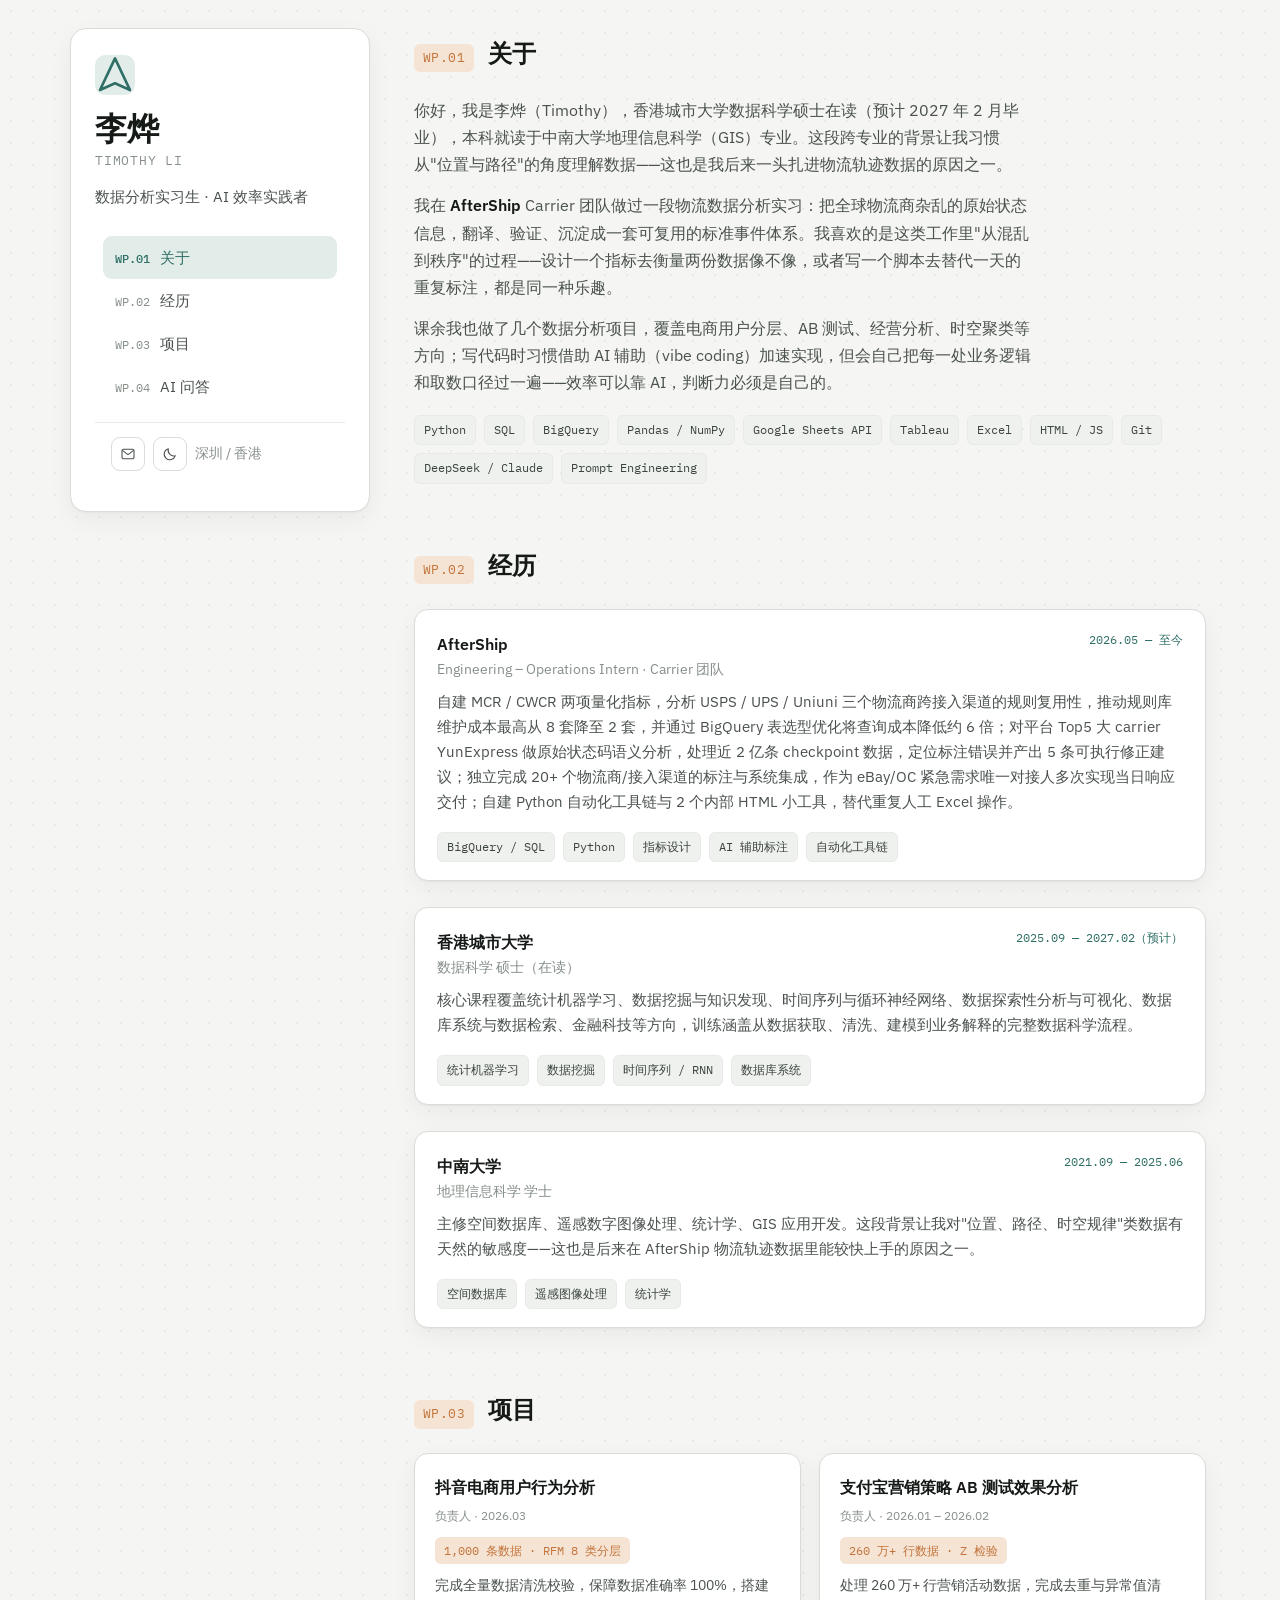
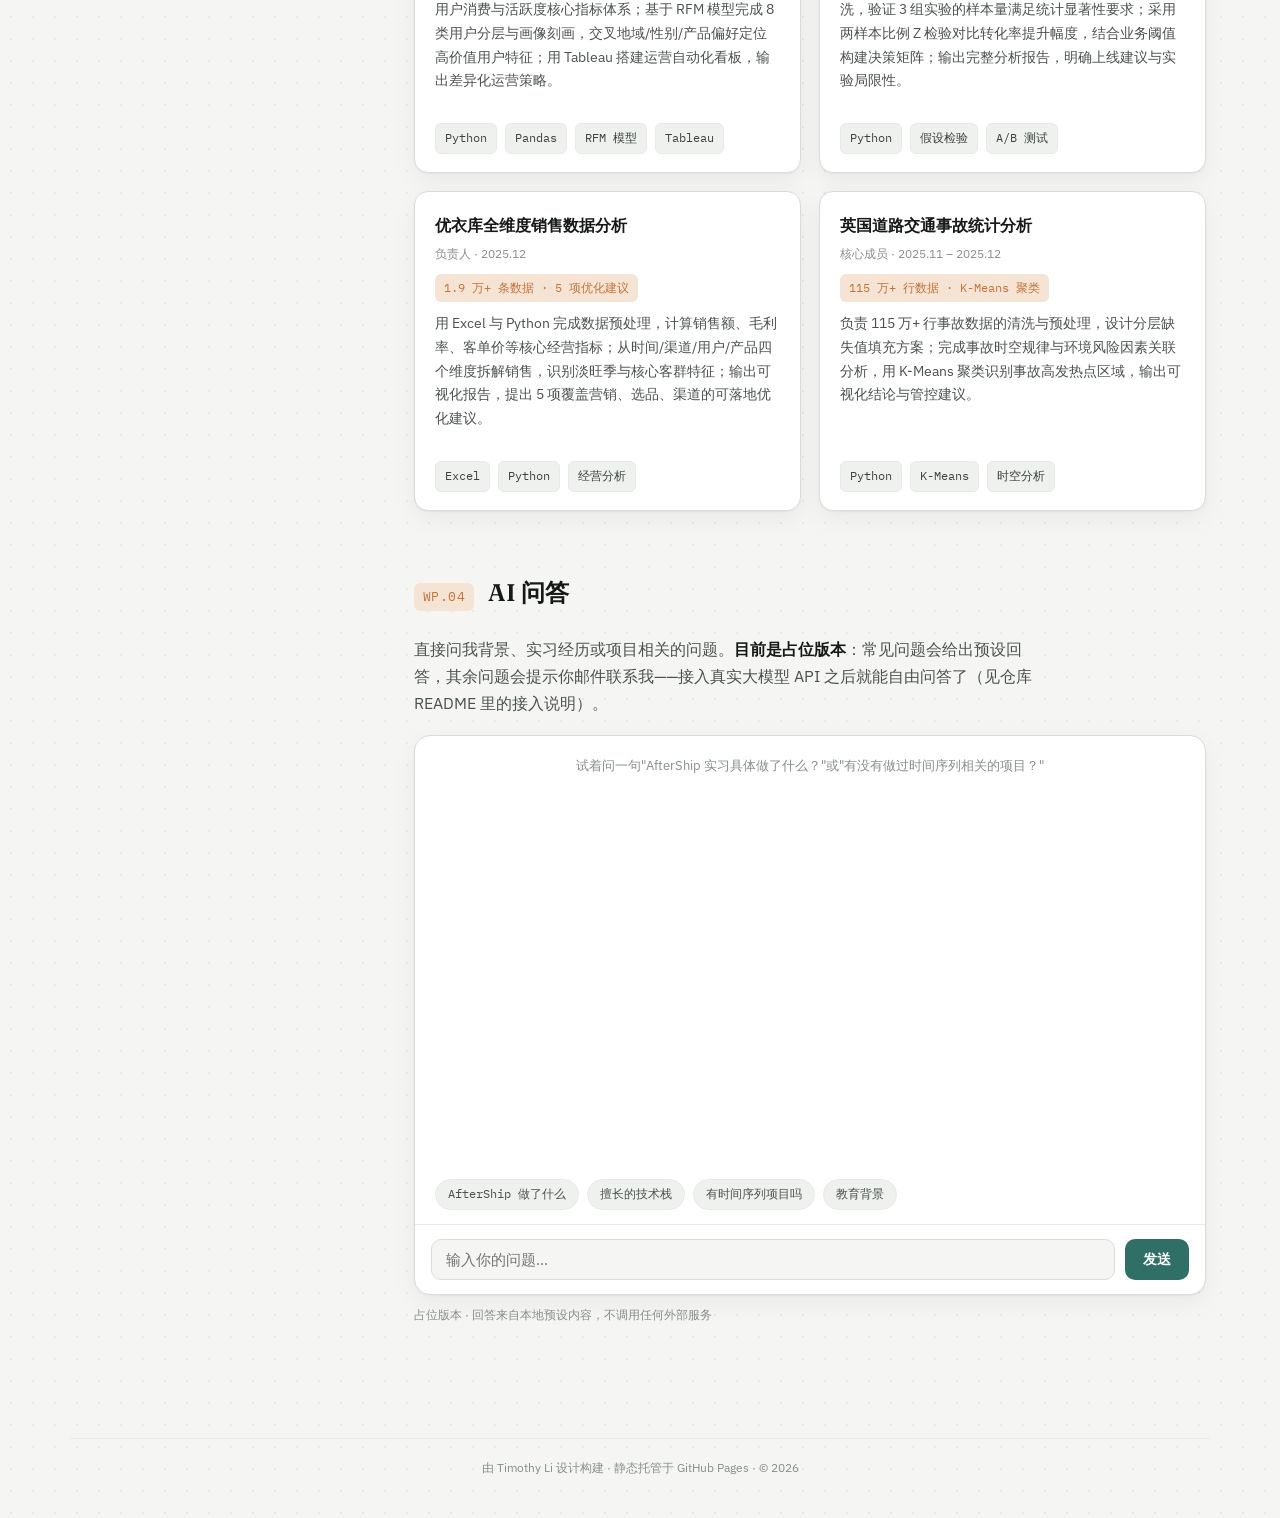
==== index.html @ 46af25c7 "Add files via upload First commit" ====
<!doctype html>
<html lang="zh-CN">
<head>
<meta charset="UTF-8">
<meta name="viewport" content="width=device-width, initial-scale=1.0">
<title>Timothy Li · 李烨</title>
<meta name="description" content="李烨（Timothy Li）的个人主页 —— 背景、AfterShip 实习经历与数据分析项目">
<link rel="stylesheet" href="style.css">
</head>
<body>

<div class="wrap">
  <aside>
    <div class="card id-card">
      <span class="id-mark">
        <svg viewBox="0 0 24 24" fill="none" xmlns="http://www.w3.org/2000/svg"><path d="M12 2L3 21l9-4 9 4L12 2z" stroke="currentColor" stroke-width="1.6" stroke-linejoin="round"/></svg>
      </span>
      <p class="id-name-zh">李烨</p>
      <p class="id-name-en">TIMOTHY LI</p>
      <p class="id-title">数据分析实习生 · AI 效率实践者</p>

      <nav class="sections">
        <a href="#about" data-target="about"><span class="wp">WP.01</span> 关于</a>
        <a href="#experience" data-target="experience"><span class="wp">WP.02</span> 经历</a>
        <a href="#projects" data-target="projects"><span class="wp">WP.03</span> 项目</a>
        <a href="#ai" data-target="ai"><span class="wp">WP.04</span> AI 问答</a>
      </nav>

      <div class="mobile-nav">
        <a href="#about" data-target="about">WP.01 关于</a>
        <a href="#experience" data-target="experience">WP.02 经历</a>
        <a href="#projects" data-target="projects">WP.03 项目</a>
        <a href="#ai" data-target="ai">WP.04 AI 问答</a>
      </div>

      <div class="id-foot">
        <a class="icon-btn" href="mailto:13576203570@163.com" title="邮箱">
          <svg viewBox="0 0 24 24" fill="none" xmlns="http://www.w3.org/2000/svg"><rect x="3" y="5" width="18" height="14" rx="2" stroke="currentColor" stroke-width="1.6"/><path d="M4 7l8 6 8-6" stroke="currentColor" stroke-width="1.6" stroke-linecap="round"/></svg>
        </a>
        <!-- 有 GitHub / 其他主页可以照这个格式再加一个 <a class="icon-btn" href="https://github.com/你的用户名" target="_blank" rel="noopener"> -->
        <button class="icon-btn" id="themeToggle" title="切换深色模式" type="button">
          <svg viewBox="0 0 24 24" fill="none" xmlns="http://www.w3.org/2000/svg"><path d="M20 14.5A8.5 8.5 0 0 1 9.5 4 8.5 8.5 0 1 0 20 14.5z" stroke="currentColor" stroke-width="1.6" stroke-linejoin="round"/></svg>
        </button>
        <span class="id-tagline">深圳 / 香港</span>
      </div>
    </div>
  </aside>

  <main>
    <section id="about">
      <div class="sec-head"><span class="sec-wp">WP.01</span><h2 class="sec-title">关于</h2></div>
      <div class="lede">
        <p>你好，我是李烨（Timothy），香港城市大学数据科学硕士在读（预计 2027 年 2 月毕业），本科就读于中南大学地理信息科学（GIS）专业。这段跨专业的背景让我习惯从"位置与路径"的角度理解数据——这也是我后来一头扎进物流轨迹数据的原因之一。</p>
        <p>我在 <strong>AfterShip</strong> Carrier 团队做过一段物流数据分析实习：把全球物流商杂乱的原始状态信息，翻译、验证、沉淀成一套可复用的标准事件体系。我喜欢的是这类工作里"从混乱到秩序"的过程——设计一个指标去衡量两份数据像不像，或者写一个脚本去替代一天的重复标注，都是同一种乐趣。</p>
        <p>课余我也做了几个数据分析项目，覆盖电商用户分层、AB 测试、经营分析、时空聚类等方向；写代码时习惯借助 AI 辅助（vibe coding）加速实现，但会自己把每一处业务逻辑和取数口径过一遍——效率可以靠 AI，判断力必须是自己的。</p>
      </div>
      <div class="tag-row">
        <span class="tag">Python</span><span class="tag">SQL</span><span class="tag">BigQuery</span>
        <span class="tag">Pandas / NumPy</span><span class="tag">Google Sheets API</span><span class="tag">Tableau</span>
        <span class="tag">Excel</span><span class="tag">HTML / JS</span><span class="tag">Git</span>
        <span class="tag">DeepSeek / Claude</span><span class="tag">Prompt Engineering</span>
      </div>
    </section>

    <section id="experience">
      <div class="sec-head"><span class="sec-wp">WP.02</span><h2 class="sec-title">经历</h2></div>
      <div class="timeline">

        <div class="tl-item">
          <div class="tl-top">
            <div>
              <div class="tl-org">AfterShip</div>
              <div class="tl-role">Engineering – Operations Intern · Carrier 团队</div>
            </div>
            <div class="tl-dates">2026.05 — 至今</div>
          </div>
          <p class="tl-desc">自建 MCR / CWCR 两项量化指标，分析 USPS / UPS / Uniuni 三个物流商跨接入渠道的规则复用性，推动规则库维护成本最高从 8 套降至 2 套，并通过 BigQuery 表选型优化将查询成本降低约 6 倍；对平台 Top5 大 carrier YunExpress 做原始状态码语义分析，处理近 2 亿条 checkpoint 数据，定位标注错误并产出 5 条可执行修正建议；独立完成 20+ 个物流商/接入渠道的标注与系统集成，作为 eBay/OC 紧急需求唯一对接人多次实现当日响应交付；自建 Python 自动化工具链与 2 个内部 HTML 小工具，替代重复人工 Excel 操作。</p>
          <div class="tag-row">
            <span class="tag">BigQuery / SQL</span><span class="tag">Python</span><span class="tag">指标设计</span>
            <span class="tag">AI 辅助标注</span><span class="tag">自动化工具链</span>
          </div>
        </div>

        <div class="tl-item">
          <div class="tl-top">
            <div>
              <div class="tl-org">香港城市大学</div>
              <div class="tl-role">数据科学 硕士（在读）</div>
            </div>
            <div class="tl-dates">2025.09 — 2027.02（预计）</div>
          </div>
          <p class="tl-desc">核心课程覆盖统计机器学习、数据挖掘与知识发现、时间序列与循环神经网络、数据探索性分析与可视化、数据库系统与数据检索、金融科技等方向，训练涵盖从数据获取、清洗、建模到业务解释的完整数据科学流程。</p>
          <div class="tag-row">
            <span class="tag">统计机器学习</span><span class="tag">数据挖掘</span><span class="tag">时间序列 / RNN</span><span class="tag">数据库系统</span>
          </div>
        </div>

        <div class="tl-item">
          <div class="tl-top">
            <div>
              <div class="tl-org">中南大学</div>
              <div class="tl-role">地理信息科学 学士</div>
            </div>
            <div class="tl-dates">2021.09 — 2025.06</div>
          </div>
          <p class="tl-desc">主修空间数据库、遥感数字图像处理、统计学、GIS 应用开发。这段背景让我对"位置、路径、时空规律"类数据有天然的敏感度——这也是后来在 AfterShip 物流轨迹数据里能较快上手的原因之一。</p>
          <div class="tag-row">
            <span class="tag">空间数据库</span><span class="tag">遥感图像处理</span><span class="tag">统计学</span>
          </div>
        </div>

      </div>
    </section>

    <section id="projects">
      <div class="sec-head"><span class="sec-wp">WP.03</span><h2 class="sec-title">项目</h2></div>
      <div class="proj-grid">

        <div class="proj-card">
          <div class="proj-title">抖音电商用户行为分析</div>
          <div class="proj-role">负责人 · 2026.03</div>
          <div class="proj-metric">1,000 条数据 · RFM 8 类分层</div>
          <p class="proj-desc">完成全量数据清洗校验，保障数据准确率 100%，搭建用户消费与活跃度核心指标体系；基于 RFM 模型完成 8 类用户分层与画像刻画，交叉地域/性别/产品偏好定位高价值用户特征；用 Tableau 搭建运营自动化看板，输出差异化运营策略。</p>
          <div class="tag-row">
            <span class="tag">Python</span><span class="tag">Pandas</span><span class="tag">RFM 模型</span><span class="tag">Tableau</span>
          </div>
        </div>

        <div class="proj-card">
          <div class="proj-title">支付宝营销策略 AB 测试效果分析</div>
          <div class="proj-role">负责人 · 2026.01 – 2026.02</div>
          <div class="proj-metric">260 万+ 行数据 · Z 检验</div>
          <p class="proj-desc">处理 260 万+ 行营销活动数据，完成去重与异常值清洗，验证 3 组实验的样本量满足统计显著性要求；采用两样本比例 Z 检验对比转化率提升幅度，结合业务阈值构建决策矩阵；输出完整分析报告，明确上线建议与实验局限性。</p>
          <div class="tag-row">
            <span class="tag">Python</span><span class="tag">假设检验</span><span class="tag">A/B 测试</span>
          </div>
        </div>

        <div class="proj-card">
          <div class="proj-title">优衣库全维度销售数据分析</div>
          <div class="proj-role">负责人 · 2025.12</div>
          <div class="proj-metric">1.9 万+ 条数据 · 5 项优化建议</div>
          <p class="proj-desc">用 Excel 与 Python 完成数据预处理，计算销售额、毛利率、客单价等核心经营指标；从时间/渠道/用户/产品四个维度拆解销售，识别淡旺季与核心客群特征；输出可视化报告，提出 5 项覆盖营销、选品、渠道的可落地优化建议。</p>
          <div class="tag-row">
            <span class="tag">Excel</span><span class="tag">Python</span><span class="tag">经营分析</span>
          </div>
        </div>

        <div class="proj-card">
          <div class="proj-title">英国道路交通事故统计分析</div>
          <div class="proj-role">核心成员 · 2025.11 – 2025.12</div>
          <div class="proj-metric">115 万+ 行数据 · K-Means 聚类</div>
          <p class="proj-desc">负责 115 万+ 行事故数据的清洗与预处理，设计分层缺失值填充方案；完成事故时空规律与环境风险因素关联分析，用 K-Means 聚类识别事故高发热点区域，输出可视化结论与管控建议。</p>
          <div class="tag-row">
            <span class="tag">Python</span><span class="tag">K-Means</span><span class="tag">时空分析</span>
          </div>
        </div>

      </div>
    </section>

    <section id="ai">
      <div class="sec-head"><span class="sec-wp">WP.04</span><h2 class="sec-title">AI 问答</h2></div>
      <p class="lede" style="margin-bottom:18px;">直接问我背景、实习经历或项目相关的问题。<strong>目前是占位版本</strong>：常见问题会给出预设回答，其余问题会提示你邮件联系我——接入真实大模型 API 之后就能自由问答了（见仓库 README 里的接入说明）。</p>

      <div class="chat-shell">
        <div class="chat-log" id="chatLog">
          <div class="msg hint">试着问一句"AfterShip 实习具体做了什么？"或"有没有做过时间序列相关的项目？"</div>
        </div>
        <div class="chat-suggest" id="chatSuggest">
          <button type="button" data-q="AfterShip 实习具体做了哪些工作？">AfterShip 做了什么</button>
          <button type="button" data-q="你最擅长的技术栈是什么？">擅长的技术栈</button>
          <button type="button" data-q="有没有做过时间序列或机器学习相关的项目？">有时间序列项目吗</button>
          <button type="button" data-q="你的教育背景是怎样的？">教育背景</button>
        </div>
        <div class="chat-input">
          <input type="text" id="chatInput" placeholder="输入你的问题…" />
          <button type="button" id="chatSend">发送</button>
        </div>
      </div>
      <p class="chat-note">占位版本 · 回答来自本地预设内容，不调用任何外部服务</p>
    </section>
  </main>
</div>

<footer>
  <div class="wrap-inner">由 Timothy Li 设计构建 · 静态托管于 GitHub Pages · © 2026</div>
</footer>

<script src="script.js"></script>
</body>
</html>
---- style.css ----
@import url('https://fonts.googleapis.com/css2?family=Fraunces:opsz,wght@9..144,400;9..144,500;9..144,600;9..144,700&family=IBM+Plex+Sans:wght@400;500;600&family=IBM+Plex+Mono:wght@400;500&display=swap');

:root{
  --bg:#f5f6f4;
  --paper:#ffffff;
  --ink:#161a17;
  --ink-soft:#4b524d;
  --ink-faint:#868f89;
  --line:#d9ddd8;
  --line-soft:#e7eae5;
  --accent:#2f6f65;
  --accent-ink:#ffffff;
  --accent-soft:#e2ede9;
  --pin:#c2743a;
  --pin-soft:#f5e3d4;
  --chip-bg:#eef1ed;
  --chip-ink:#3c443f;
  --shadow: 0 1px 2px rgba(22,26,23,0.04), 0 8px 24px rgba(22,26,23,0.05);
}
@media (prefers-color-scheme: dark){
  :root:not([data-theme="light"]){
    --bg:#141715; --paper:#1b1f1c; --ink:#eef0ec; --ink-soft:#b7bdb7; --ink-faint:#7d857e;
    --line:#2c322d; --line-soft:#242a25; --accent:#7fbcae; --accent-ink:#0e1513;
    --accent-soft:#20302b; --pin:#e2996a; --pin-soft:#332620; --chip-bg:#232823; --chip-ink:#c7cdc6;
    --shadow: 0 1px 2px rgba(0,0,0,0.3), 0 8px 24px rgba(0,0,0,0.35);
  }
}
:root[data-theme="dark"]{
  --bg:#141715; --paper:#1b1f1c; --ink:#eef0ec; --ink-soft:#b7bdb7; --ink-faint:#7d857e;
  --line:#2c322d; --line-soft:#242a25; --accent:#7fbcae; --accent-ink:#0e1513;
  --accent-soft:#20302b; --pin:#e2996a; --pin-soft:#332620; --chip-bg:#232823; --chip-ink:#c7cdc6;
  --shadow: 0 1px 2px rgba(0,0,0,0.3), 0 8px 24px rgba(0,0,0,0.35);
}

*{box-sizing:border-box;}
html{scroll-behavior:smooth;}
body{
  margin:0; background:var(--bg); color:var(--ink);
  font-family:'IBM Plex Sans', -apple-system, 'PingFang SC', 'Microsoft YaHei', sans-serif;
  line-height:1.7;
  background-image: radial-gradient(circle, var(--line-soft) 1px, transparent 1px);
  background-size: 22px 22px;
}
::selection{ background:var(--accent-soft); color:var(--ink); }
a{ color:inherit; }

.wrap{
  max-width:1180px; margin:0 auto; padding: 28px 20px 80px;
  display:grid; grid-template-columns: 300px 1fr; gap: 40px;
}
@media (max-width:880px){ .wrap{ grid-template-columns: 1fr; } }

aside{ align-self:start; position:sticky; top:28px; }
@media (max-width:880px){ aside{ position:static; } }

.card{ background:var(--paper); border:1px solid var(--line); border-radius:16px; box-shadow:var(--shadow); }
.id-card{ padding:26px 24px 22px; }
.id-mark{
  display:inline-flex; align-items:center; justify-content:center;
  width:40px; height:40px; border-radius:10px; background:var(--accent-soft);
  color:var(--accent); margin-bottom:16px;
}
.id-name-zh{ font-family:'Fraunces', serif; font-weight:600; font-size:2rem; letter-spacing:0.01em; line-height:1.1; text-wrap:balance; margin:0; }
.id-name-en{ font-family:'IBM Plex Mono', monospace; font-size:0.8rem; color:var(--ink-faint); letter-spacing:0.06em; margin: 4px 0 12px; }
.id-title{ font-size:0.95rem; color:var(--ink-soft); margin:0 0 18px; }
.id-tagline{ font-size:0.85rem; color:var(--ink-faint); }

nav.sections{ margin-top:14px; padding:8px; }
nav.sections a{
  display:flex; align-items:baseline; gap:10px; text-decoration:none;
  padding:9px 12px; border-radius:9px; font-size:0.92rem; color:var(--ink-soft);
  transition: background .15s ease, color .15s ease;
}
nav.sections a .wp{ font-family:'IBM Plex Mono', monospace; font-size:0.72rem; color:var(--ink-faint); }
nav.sections a:hover{ background:var(--line-soft); color:var(--ink); }
nav.sections a.active{ background:var(--accent-soft); color:var(--accent); font-weight:500; }
nav.sections a.active .wp{ color:var(--accent); }

.id-foot{ display:flex; align-items:center; gap:8px; padding:14px 16px 18px; flex-wrap:wrap; border-top:1px solid var(--line-soft); margin-top:6px; }
.icon-btn{
  display:inline-flex; align-items:center; justify-content:center;
  width:34px; height:34px; border-radius:9px; border:1px solid var(--line);
  background:var(--paper); color:var(--ink-soft); text-decoration:none; cursor:pointer;
}
.icon-btn:hover{ color:var(--accent); border-color:var(--accent); }
.icon-btn svg{ width:16px; height:16px; }

.mobile-nav{ display:none; }
@media (max-width:880px){
  .mobile-nav{ display:flex; gap:8px; overflow-x:auto; padding:14px 4px 4px; margin-top:4px; }
  .mobile-nav a{
    flex:0 0 auto; font-size:0.82rem; padding:7px 12px; border-radius:999px;
    border:1px solid var(--line); color:var(--ink-soft); text-decoration:none;
    font-family:'IBM Plex Mono', monospace;
  }
  .mobile-nav a.active{ background:var(--accent); color:var(--accent-ink); border-color:var(--accent); }
  nav.sections{ display:none; }
}

main{ min-width:0; }
section{ padding: 6px 4px 56px; scroll-margin-top: 24px; }
section:last-of-type{ padding-bottom:10px; }

.sec-head{ display:flex; align-items:baseline; gap:14px; margin-bottom:22px; }
.sec-wp{ font-family:'IBM Plex Mono', monospace; font-size:0.82rem; color:var(--pin); background:var(--pin-soft); padding:3px 9px; border-radius:6px; letter-spacing:0.03em; }
.sec-title{ font-family:'Fraunces', serif; font-size:1.5rem; font-weight:600; margin:0; }

.lede{ font-size:1rem; color:var(--ink-soft); max-width:62ch; }
.lede p{ margin:0 0 14px; }
.lede strong{ color:var(--ink); font-weight:600; }

.tag-row{ display:flex; flex-wrap:wrap; gap:8px; margin-top:18px; }
.tag{
  font-family:'IBM Plex Mono', monospace; font-size:0.76rem; color:var(--chip-ink);
  background:var(--chip-bg); border:1px solid var(--line-soft); border-radius:6px; padding:4px 9px;
}

.timeline{ display:flex; flex-direction:column; gap:26px; }
.tl-item{ background:var(--paper); border:1px solid var(--line); border-radius:14px; padding:20px 22px 18px; box-shadow:var(--shadow); }
.tl-top{ display:flex; justify-content:space-between; gap:14px; flex-wrap:wrap; margin-bottom:8px; }
.tl-dates{ font-family:'IBM Plex Mono', monospace; font-size:0.76rem; color:var(--accent); white-space:nowrap; }
.tl-org{ font-weight:600; font-size:1.02rem; }
.tl-role{ font-size:0.85rem; color:var(--ink-faint); }
.tl-desc{ font-size:0.92rem; color:var(--ink-soft); margin:8px 0 0; }

.proj-grid{ display:grid; grid-template-columns:1fr 1fr; gap:18px; }
@media (max-width:700px){ .proj-grid{ grid-template-columns:1fr; } }
.proj-card{ background:var(--paper); border:1px solid var(--line); border-radius:14px; padding:20px 20px 18px; box-shadow:var(--shadow); display:flex; flex-direction:column; }
.proj-title{ font-weight:600; font-size:1rem; margin:0 0 4px; }
.proj-role{ font-size:0.78rem; color:var(--ink-faint); margin-bottom:10px; }
.proj-metric{
  font-family:'IBM Plex Mono', monospace; font-size:0.78rem; color:var(--pin);
  background:var(--pin-soft); display:inline-block; padding:3px 9px; border-radius:6px;
  margin-bottom:10px; width:fit-content;
}
.proj-desc{ font-size:0.88rem; color:var(--ink-soft); flex:1; margin:0 0 12px; }

.chat-shell{
  background:var(--paper); border:1px solid var(--line); border-radius:16px;
  box-shadow:var(--shadow); overflow:hidden; display:flex; flex-direction:column;
  height:min(560px, 70vh);
}
.chat-log{ flex:1; overflow-y:auto; padding:20px; display:flex; flex-direction:column; gap:14px; }
.msg{ max-width:86%; font-size:0.92rem; line-height:1.6; white-space:pre-wrap; }
.msg.user{ align-self:flex-end; background:var(--accent); color:var(--accent-ink); padding:10px 14px; border-radius:12px 12px 2px 12px; }
.msg.bot{ align-self:flex-start; background:var(--chip-bg); color:var(--ink); padding:10px 14px; border-radius:12px 12px 12px 2px; }
.msg.hint{ align-self:center; color:var(--ink-faint); font-size:0.8rem; text-align:center; }
.chat-suggest{ display:flex; flex-wrap:wrap; gap:8px; padding:0 20px 14px; }
.chat-suggest button{
  font-family:'IBM Plex Mono', monospace; font-size:0.76rem; color:var(--ink-soft);
  background:var(--chip-bg); border:1px solid var(--line-soft); border-radius:999px; padding:6px 12px; cursor:pointer;
}
.chat-suggest button:hover{ border-color:var(--accent); color:var(--accent); }
.chat-input{ display:flex; gap:10px; padding:14px 16px; border-top:1px solid var(--line-soft); }
.chat-input input{
  flex:1; font-family:'IBM Plex Sans', sans-serif; font-size:0.92rem; color:var(--ink);
  background:var(--bg); border:1px solid var(--line); border-radius:10px; padding:10px 14px;
}
.chat-input input:focus{ outline:2px solid var(--accent); outline-offset:1px; }
.chat-input button{
  font-family:'IBM Plex Sans', sans-serif; font-weight:600; font-size:0.88rem;
  background:var(--accent); color:var(--accent-ink); border:none; border-radius:10px; padding:0 18px; cursor:pointer;
}
.chat-input button:disabled{ opacity:0.5; cursor:default; }
.chat-note{ font-size:0.76rem; color:var(--ink-faint); margin-top:10px; }

footer{ max-width:1180px; margin:0 auto; padding: 10px 20px 40px; font-size:0.78rem; color:var(--ink-faint); text-align:center; }
footer .wrap-inner{ border-top:1px solid var(--line-soft); padding-top:18px; }

@media (prefers-reduced-motion: reduce){ html{ scroll-behavior:auto; } }
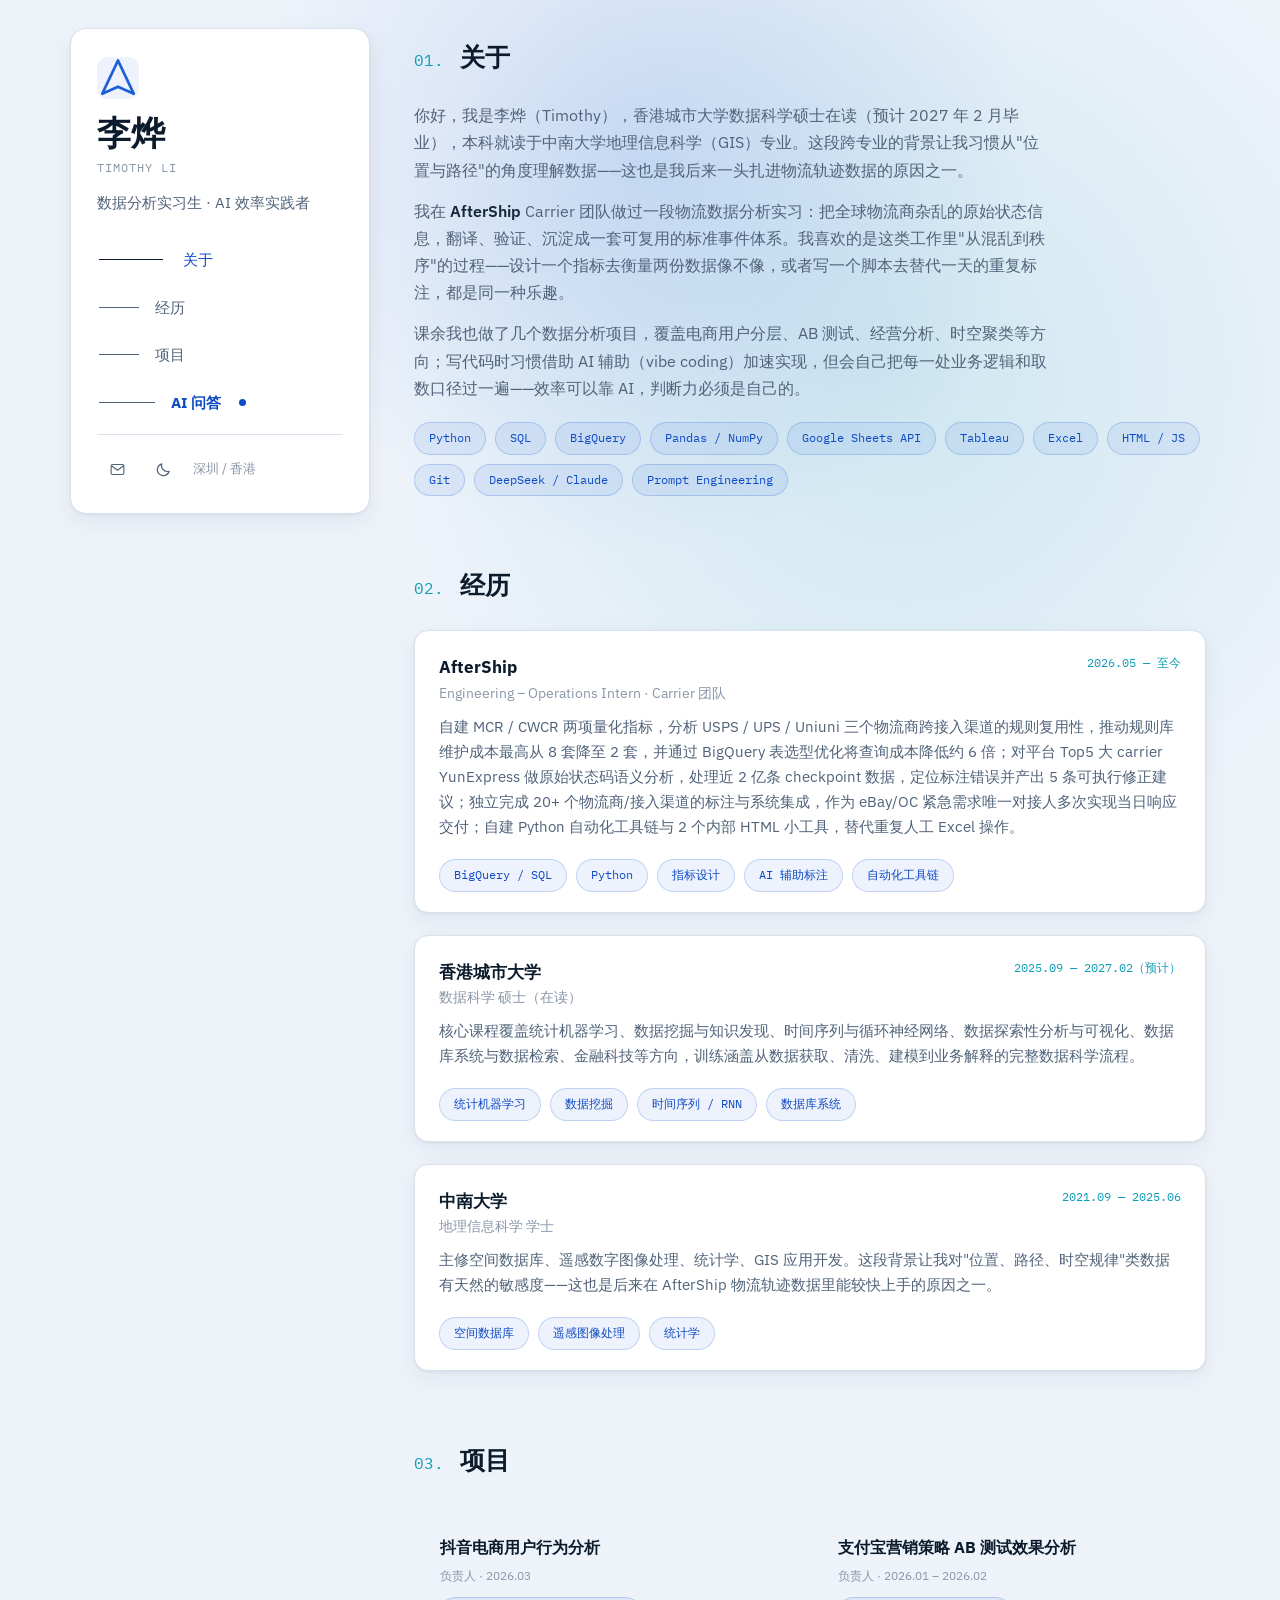
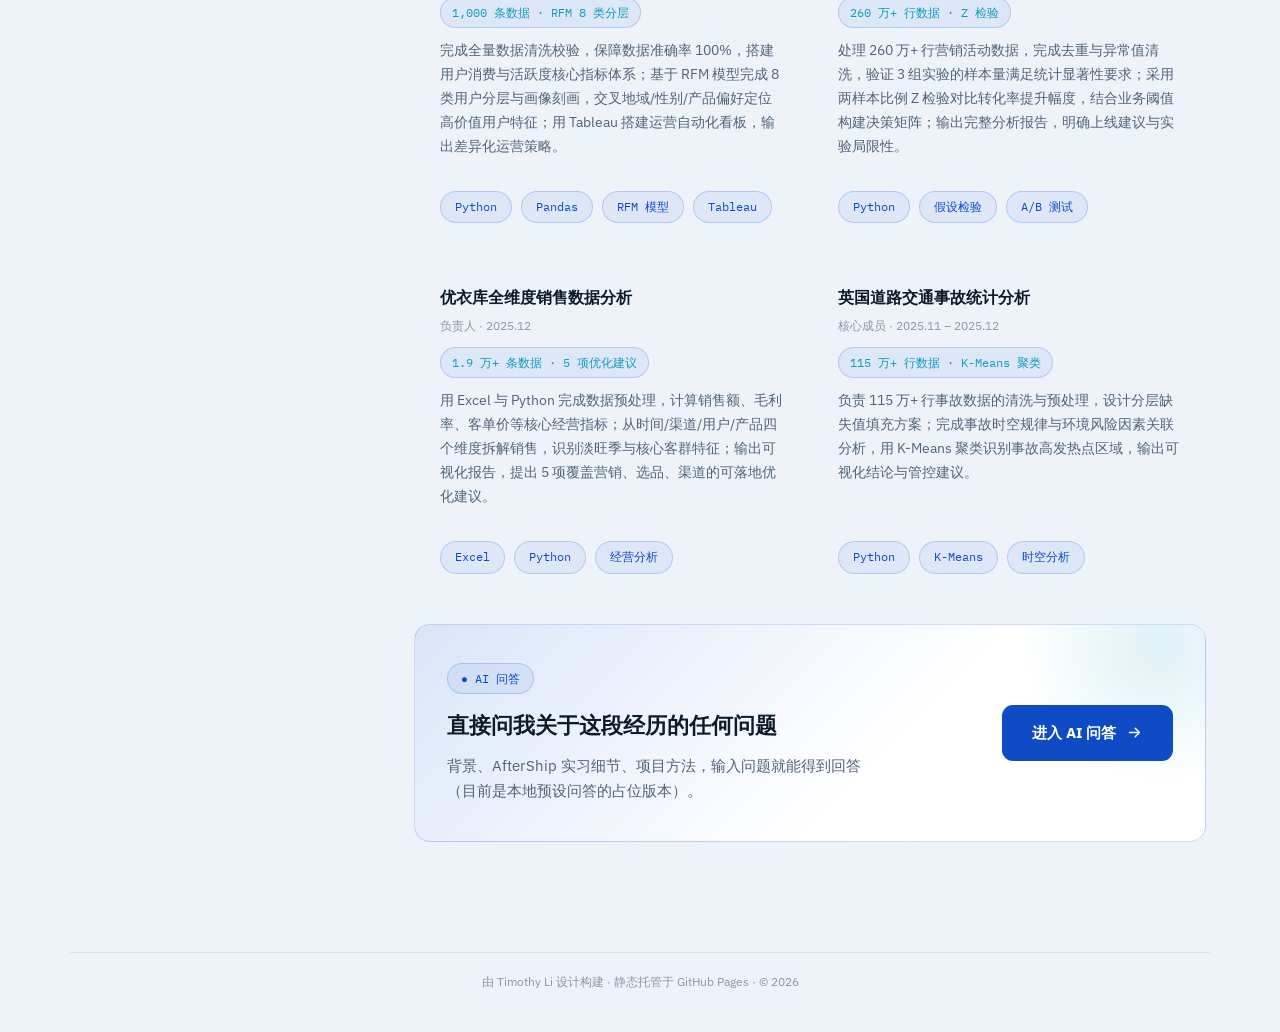
==== commit e80020be: "Add files via upload v 1.0.0" ====
--- a/index.html
+++ b/index.html
@@ -20,53 +20,53 @@
       <p class="id-title">数据分析实习生 · AI 效率实践者</p>
 
       <nav class="sections">
-        <a href="#about" data-target="about"><span class="wp">WP.01</span> 关于</a>
-        <a href="#experience" data-target="experience"><span class="wp">WP.02</span> 经历</a>
-        <a href="#projects" data-target="projects"><span class="wp">WP.03</span> 项目</a>
-        <a href="#ai" data-target="ai"><span class="wp">WP.04</span> AI 问答</a>
+        <a href="#about" data-target="about"><span class="ln"></span><span class="lb">关于</span></a>
+        <a href="#experience" data-target="experience"><span class="ln"></span><span class="lb">经历</span></a>
+        <a href="#projects" data-target="projects"><span class="ln"></span><span class="lb">项目</span></a>
+        <a href="chat.html" class="ai-entry"><span class="ln"></span><span class="lb">AI 问答</span><span class="ai-dot"></span></a>
       </nav>
 
       <div class="mobile-nav">
-        <a href="#about" data-target="about">WP.01 关于</a>
-        <a href="#experience" data-target="experience">WP.02 经历</a>
-        <a href="#projects" data-target="projects">WP.03 项目</a>
-        <a href="#ai" data-target="ai">WP.04 AI 问答</a>
+        <a href="#about" data-target="about">关于</a>
+        <a href="#experience" data-target="experience">经历</a>
+        <a href="#projects" data-target="projects">项目</a>
+        <a href="chat.html">AI 问答 ●</a>
       </div>
 
       <div class="id-foot">
         <a class="icon-btn" href="mailto:13576203570@163.com" title="邮箱">
           <svg viewBox="0 0 24 24" fill="none" xmlns="http://www.w3.org/2000/svg"><rect x="3" y="5" width="18" height="14" rx="2" stroke="currentColor" stroke-width="1.6"/><path d="M4 7l8 6 8-6" stroke="currentColor" stroke-width="1.6" stroke-linecap="round"/></svg>
         </a>
-        <!-- 有 GitHub / 其他主页可以照这个格式再加一个 <a class="icon-btn" href="https://github.com/你的用户名" target="_blank" rel="noopener"> -->
+        <!-- 有 GitHub / 其他主页可以照这个格式再加一个图标链接 -->
         <button class="icon-btn" id="themeToggle" title="切换深色模式" type="button">
           <svg viewBox="0 0 24 24" fill="none" xmlns="http://www.w3.org/2000/svg"><path d="M20 14.5A8.5 8.5 0 0 1 9.5 4 8.5 8.5 0 1 0 20 14.5z" stroke="currentColor" stroke-width="1.6" stroke-linejoin="round"/></svg>
         </button>
-        <span class="id-tagline">深圳 / 香港</span>
+        <span class="id-loc">深圳 / 香港</span>
       </div>
     </div>
   </aside>
 
   <main>
     <section id="about">
-      <div class="sec-head"><span class="sec-wp">WP.01</span><h2 class="sec-title">关于</h2></div>
-      <div class="lede">
+      <div class="sec-head reveal"><span class="sec-num">01.</span><h2 class="sec-title">关于</h2></div>
+      <div class="lede reveal">
         <p>你好，我是李烨（Timothy），香港城市大学数据科学硕士在读（预计 2027 年 2 月毕业），本科就读于中南大学地理信息科学（GIS）专业。这段跨专业的背景让我习惯从"位置与路径"的角度理解数据——这也是我后来一头扎进物流轨迹数据的原因之一。</p>
         <p>我在 <strong>AfterShip</strong> Carrier 团队做过一段物流数据分析实习：把全球物流商杂乱的原始状态信息，翻译、验证、沉淀成一套可复用的标准事件体系。我喜欢的是这类工作里"从混乱到秩序"的过程——设计一个指标去衡量两份数据像不像，或者写一个脚本去替代一天的重复标注，都是同一种乐趣。</p>
         <p>课余我也做了几个数据分析项目，覆盖电商用户分层、AB 测试、经营分析、时空聚类等方向；写代码时习惯借助 AI 辅助（vibe coding）加速实现，但会自己把每一处业务逻辑和取数口径过一遍——效率可以靠 AI，判断力必须是自己的。</p>
       </div>
-      <div class="tag-row">
-        <span class="tag">Python</span><span class="tag">SQL</span><span class="tag">BigQuery</span>
-        <span class="tag">Pandas / NumPy</span><span class="tag">Google Sheets API</span><span class="tag">Tableau</span>
-        <span class="tag">Excel</span><span class="tag">HTML / JS</span><span class="tag">Git</span>
-        <span class="tag">DeepSeek / Claude</span><span class="tag">Prompt Engineering</span>
+      <div class="pill-row reveal">
+        <span class="pill">Python</span><span class="pill">SQL</span><span class="pill">BigQuery</span>
+        <span class="pill">Pandas / NumPy</span><span class="pill">Google Sheets API</span><span class="pill">Tableau</span>
+        <span class="pill">Excel</span><span class="pill">HTML / JS</span><span class="pill">Git</span>
+        <span class="pill">DeepSeek / Claude</span><span class="pill">Prompt Engineering</span>
       </div>
     </section>
 
     <section id="experience">
-      <div class="sec-head"><span class="sec-wp">WP.02</span><h2 class="sec-title">经历</h2></div>
-      <div class="timeline">
+      <div class="sec-head reveal"><span class="sec-num">02.</span><h2 class="sec-title">经历</h2></div>
+      <div class="timeline stagger">
 
-        <div class="tl-item">
+        <div class="tl-item reveal">
           <div class="tl-top">
             <div>
               <div class="tl-org">AfterShip</div>
@@ -75,13 +75,13 @@
             <div class="tl-dates">2026.05 — 至今</div>
           </div>
           <p class="tl-desc">自建 MCR / CWCR 两项量化指标，分析 USPS / UPS / Uniuni 三个物流商跨接入渠道的规则复用性，推动规则库维护成本最高从 8 套降至 2 套，并通过 BigQuery 表选型优化将查询成本降低约 6 倍；对平台 Top5 大 carrier YunExpress 做原始状态码语义分析，处理近 2 亿条 checkpoint 数据，定位标注错误并产出 5 条可执行修正建议；独立完成 20+ 个物流商/接入渠道的标注与系统集成，作为 eBay/OC 紧急需求唯一对接人多次实现当日响应交付；自建 Python 自动化工具链与 2 个内部 HTML 小工具，替代重复人工 Excel 操作。</p>
-          <div class="tag-row">
-            <span class="tag">BigQuery / SQL</span><span class="tag">Python</span><span class="tag">指标设计</span>
-            <span class="tag">AI 辅助标注</span><span class="tag">自动化工具链</span>
+          <div class="pill-row">
+            <span class="pill">BigQuery / SQL</span><span class="pill">Python</span><span class="pill">指标设计</span>
+            <span class="pill">AI 辅助标注</span><span class="pill">自动化工具链</span>
           </div>
         </div>
 
-        <div class="tl-item">
+        <div class="tl-item reveal">
           <div class="tl-top">
             <div>
               <div class="tl-org">香港城市大学</div>
@@ -90,12 +90,12 @@
             <div class="tl-dates">2025.09 — 2027.02（预计）</div>
           </div>
           <p class="tl-desc">核心课程覆盖统计机器学习、数据挖掘与知识发现、时间序列与循环神经网络、数据探索性分析与可视化、数据库系统与数据检索、金融科技等方向，训练涵盖从数据获取、清洗、建模到业务解释的完整数据科学流程。</p>
-          <div class="tag-row">
-            <span class="tag">统计机器学习</span><span class="tag">数据挖掘</span><span class="tag">时间序列 / RNN</span><span class="tag">数据库系统</span>
+          <div class="pill-row">
+            <span class="pill">统计机器学习</span><span class="pill">数据挖掘</span><span class="pill">时间序列 / RNN</span><span class="pill">数据库系统</span>
           </div>
         </div>
 
-        <div class="tl-item">
+        <div class="tl-item reveal">
           <div class="tl-top">
             <div>
               <div class="tl-org">中南大学</div>
@@ -104,8 +104,8 @@
             <div class="tl-dates">2021.09 — 2025.06</div>
           </div>
           <p class="tl-desc">主修空间数据库、遥感数字图像处理、统计学、GIS 应用开发。这段背景让我对"位置、路径、时空规律"类数据有天然的敏感度——这也是后来在 AfterShip 物流轨迹数据里能较快上手的原因之一。</p>
-          <div class="tag-row">
-            <span class="tag">空间数据库</span><span class="tag">遥感图像处理</span><span class="tag">统计学</span>
+          <div class="pill-row">
+            <span class="pill">空间数据库</span><span class="pill">遥感图像处理</span><span class="pill">统计学</span>
           </div>
         </div>
 
@@ -113,80 +113,70 @@
     </section>
 
     <section id="projects">
-      <div class="sec-head"><span class="sec-wp">WP.03</span><h2 class="sec-title">项目</h2></div>
+      <div class="sec-head reveal"><span class="sec-num">03.</span><h2 class="sec-title">项目</h2></div>
       <div class="proj-grid">
 
-        <div class="proj-card">
+        <div class="proj-card reveal">
           <div class="proj-title">抖音电商用户行为分析</div>
           <div class="proj-role">负责人 · 2026.03</div>
           <div class="proj-metric">1,000 条数据 · RFM 8 类分层</div>
           <p class="proj-desc">完成全量数据清洗校验，保障数据准确率 100%，搭建用户消费与活跃度核心指标体系；基于 RFM 模型完成 8 类用户分层与画像刻画，交叉地域/性别/产品偏好定位高价值用户特征；用 Tableau 搭建运营自动化看板，输出差异化运营策略。</p>
-          <div class="tag-row">
-            <span class="tag">Python</span><span class="tag">Pandas</span><span class="tag">RFM 模型</span><span class="tag">Tableau</span>
+          <div class="pill-row">
+            <span class="pill">Python</span><span class="pill">Pandas</span><span class="pill">RFM 模型</span><span class="pill">Tableau</span>
           </div>
         </div>
 
-        <div class="proj-card">
+        <div class="proj-card reveal">
           <div class="proj-title">支付宝营销策略 AB 测试效果分析</div>
           <div class="proj-role">负责人 · 2026.01 – 2026.02</div>
           <div class="proj-metric">260 万+ 行数据 · Z 检验</div>
           <p class="proj-desc">处理 260 万+ 行营销活动数据，完成去重与异常值清洗，验证 3 组实验的样本量满足统计显著性要求；采用两样本比例 Z 检验对比转化率提升幅度，结合业务阈值构建决策矩阵；输出完整分析报告，明确上线建议与实验局限性。</p>
-          <div class="tag-row">
-            <span class="tag">Python</span><span class="tag">假设检验</span><span class="tag">A/B 测试</span>
+          <div class="pill-row">
+            <span class="pill">Python</span><span class="pill">假设检验</span><span class="pill">A/B 测试</span>
           </div>
         </div>
 
-        <div class="proj-card">
+        <div class="proj-card reveal">
           <div class="proj-title">优衣库全维度销售数据分析</div>
           <div class="proj-role">负责人 · 2025.12</div>
           <div class="proj-metric">1.9 万+ 条数据 · 5 项优化建议</div>
           <p class="proj-desc">用 Excel 与 Python 完成数据预处理，计算销售额、毛利率、客单价等核心经营指标；从时间/渠道/用户/产品四个维度拆解销售，识别淡旺季与核心客群特征；输出可视化报告，提出 5 项覆盖营销、选品、渠道的可落地优化建议。</p>
-          <div class="tag-row">
-            <span class="tag">Excel</span><span class="tag">Python</span><span class="tag">经营分析</span>
+          <div class="pill-row">
+            <span class="pill">Excel</span><span class="pill">Python</span><span class="pill">经营分析</span>
           </div>
         </div>
 
-        <div class="proj-card">
+        <div class="proj-card reveal">
           <div class="proj-title">英国道路交通事故统计分析</div>
           <div class="proj-role">核心成员 · 2025.11 – 2025.12</div>
           <div class="proj-metric">115 万+ 行数据 · K-Means 聚类</div>
           <p class="proj-desc">负责 115 万+ 行事故数据的清洗与预处理，设计分层缺失值填充方案；完成事故时空规律与环境风险因素关联分析，用 K-Means 聚类识别事故高发热点区域，输出可视化结论与管控建议。</p>
-          <div class="tag-row">
-            <span class="tag">Python</span><span class="tag">K-Means</span><span class="tag">时空分析</span>
+          <div class="pill-row">
+            <span class="pill">Python</span><span class="pill">K-Means</span><span class="pill">时空分析</span>
           </div>
         </div>
 
       </div>
-    </section>
 
-    <section id="ai">
-      <div class="sec-head"><span class="sec-wp">WP.04</span><h2 class="sec-title">AI 问答</h2></div>
-      <p class="lede" style="margin-bottom:18px;">直接问我背景、实习经历或项目相关的问题。<strong>目前是占位版本</strong>：常见问题会给出预设回答，其余问题会提示你邮件联系我——接入真实大模型 API 之后就能自由问答了（见仓库 README 里的接入说明）。</p>
-
-      <div class="chat-shell">
-        <div class="chat-log" id="chatLog">
-          <div class="msg hint">试着问一句"AfterShip 实习具体做了什么？"或"有没有做过时间序列相关的项目？"</div>
+      <div class="ai-banner reveal" style="margin-top:22px;">
+        <div class="ai-banner-info">
+          <span class="ai-badge">● AI 问答</span>
+          <p class="ai-banner-title">直接问我关于这段经历的任何问题</p>
+          <p class="ai-banner-desc">背景、AfterShip 实习细节、项目方法，输入问题就能得到回答（目前是本地预设问答的占位版本）。</p>
         </div>
-        <div class="chat-suggest" id="chatSuggest">
-          <button type="button" data-q="AfterShip 实习具体做了哪些工作？">AfterShip 做了什么</button>
-          <button type="button" data-q="你最擅长的技术栈是什么？">擅长的技术栈</button>
-          <button type="button" data-q="有没有做过时间序列或机器学习相关的项目？">有时间序列项目吗</button>
-          <button type="button" data-q="你的教育背景是怎样的？">教育背景</button>
-        </div>
-        <div class="chat-input">
-          <input type="text" id="chatInput" placeholder="输入你的问题…" />
-          <button type="button" id="chatSend">发送</button>
-        </div>
+        <a class="ai-banner-btn" href="chat.html">
+          进入 AI 问答
+          <svg viewBox="0 0 24 24" fill="none" xmlns="http://www.w3.org/2000/svg"><path d="M5 12h14M13 6l6 6-6 6" stroke="currentColor" stroke-width="2" stroke-linecap="round" stroke-linejoin="round"/></svg>
+        </a>
       </div>
-      <p class="chat-note">占位版本 · 回答来自本地预设内容，不调用任何外部服务</p>
     </section>
   </main>
 </div>
 
-<footer>
-  <div class="wrap-inner">由 Timothy Li 设计构建 · 静态托管于 GitHub Pages · © 2026</div>
+<footer class="site-footer">
+  <div class="inner">由 Timothy Li 设计构建 · 静态托管于 GitHub Pages · © 2026</div>
 </footer>
 
-<script src="script.js"></script>
+<script src="main.js"></script>
 </body>
 </html>
--- a/style.css
+++ b/style.css
@@ -1,170 +1,300 @@
-@import url('https://fonts.googleapis.com/css2?family=Fraunces:opsz,wght@9..144,400;9..144,500;9..144,600;9..144,700&family=IBM+Plex+Sans:wght@400;500;600&family=IBM+Plex+Mono:wght@400;500&display=swap');
+@import url('https://fonts.googleapis.com/css2?family=Fraunces:opsz,wght@9..144,500;9..144,600;9..144,700&family=IBM+Plex+Sans:wght@400;500;600;700&family=IBM+Plex+Mono:wght@400;500&display=swap');
 
 :root{
-  --bg:#f5f6f4;
-  --paper:#ffffff;
-  --ink:#161a17;
-  --ink-soft:#4b524d;
-  --ink-faint:#868f89;
-  --line:#d9ddd8;
-  --line-soft:#e7eae5;
-  --accent:#2f6f65;
-  --accent-ink:#ffffff;
-  --accent-soft:#e2ede9;
-  --pin:#c2743a;
-  --pin-soft:#f5e3d4;
-  --chip-bg:#eef1ed;
-  --chip-ink:#3c443f;
-  --shadow: 0 1px 2px rgba(22,26,23,0.04), 0 8px 24px rgba(22,26,23,0.05);
+  --bg-base:#eef3fa;
+  --bg-card:#ffffff;
+  --bg-card-lighter:#e4edf8;
+  --bg-hover-card:#dce9fa;
+  --text-1:#16273a;
+  --text-2:#51637a;
+  --text-3:#8a97a8;
+  --text-bright:#0b1b2b;
+  --border:#d7e2ef;
+  --accent:#1c5fd6;
+  --accent-strong:#0f4bc4;
+  --accent-2:#0f9db8;
+  --chip-bg: rgba(28,95,214,0.08);
+  --chip-border: rgba(28,95,214,0.22);
+  --chip-bg-hover: rgba(28,95,214,0.14);
+  --glow: rgba(28,95,214,0.16);
+  --glow-2: rgba(15,157,184,0.14);
+  --bubble-user:#dbe8ff;
+  --shadow-card: 0 1px 3px rgba(16,32,54,0.07), 0 8px 24px rgba(16,32,54,0.06);
+  --shadow-hover: 0 4px 18px rgba(16,32,54,0.10);
+  --radius-card:14px;
 }
 @media (prefers-color-scheme: dark){
   :root:not([data-theme="light"]){
-    --bg:#141715; --paper:#1b1f1c; --ink:#eef0ec; --ink-soft:#b7bdb7; --ink-faint:#7d857e;
-    --line:#2c322d; --line-soft:#242a25; --accent:#7fbcae; --accent-ink:#0e1513;
-    --accent-soft:#20302b; --pin:#e2996a; --pin-soft:#332620; --chip-bg:#232823; --chip-ink:#c7cdc6;
-    --shadow: 0 1px 2px rgba(0,0,0,0.3), 0 8px 24px rgba(0,0,0,0.35);
+    --bg-base:#0a1322;
+    --bg-card:#111d33;
+    --bg-card-lighter:#16233c;
+    --bg-hover-card:#1a2a48;
+    --text-1:#e6edfb;
+    --text-2:#a3b3cc;
+    --text-3:#6d7f9c;
+    --text-bright:#ffffff;
+    --border:#233355;
+    --accent:#5b9dff;
+    --accent-strong:#82b4ff;
+    --accent-2:#43d6e8;
+    --chip-bg: rgba(91,157,255,0.12);
+    --chip-border: rgba(91,157,255,0.30);
+    --chip-bg-hover: rgba(91,157,255,0.20);
+    --glow: rgba(91,157,255,0.20);
+    --glow-2: rgba(67,214,232,0.16);
+    --bubble-user:#1c3a66;
+    --shadow-card: 0 1px 2px rgba(0,0,0,0.35), 0 8px 24px rgba(0,0,0,0.4);
+    --shadow-hover: 0 8px 28px rgba(0,0,0,0.45);
   }
 }
 :root[data-theme="dark"]{
-  --bg:#141715; --paper:#1b1f1c; --ink:#eef0ec; --ink-soft:#b7bdb7; --ink-faint:#7d857e;
-  --line:#2c322d; --line-soft:#242a25; --accent:#7fbcae; --accent-ink:#0e1513;
-  --accent-soft:#20302b; --pin:#e2996a; --pin-soft:#332620; --chip-bg:#232823; --chip-ink:#c7cdc6;
-  --shadow: 0 1px 2px rgba(0,0,0,0.3), 0 8px 24px rgba(0,0,0,0.35);
-}
-
-*{box-sizing:border-box;}
-html{scroll-behavior:smooth;}
+  --bg-base:#0a1322;
+  --bg-card:#111d33;
+  --bg-card-lighter:#16233c;
+  --bg-hover-card:#1a2a48;
+  --text-1:#e6edfb;
+  --text-2:#a3b3cc;
+  --text-3:#6d7f9c;
+  --text-bright:#ffffff;
+  --border:#233355;
+  --accent:#5b9dff;
+  --accent-strong:#82b4ff;
+  --accent-2:#43d6e8;
+  --chip-bg: rgba(91,157,255,0.12);
+  --chip-border: rgba(91,157,255,0.30);
+  --chip-bg-hover: rgba(91,157,255,0.20);
+  --glow: rgba(91,157,255,0.20);
+  --glow-2: rgba(67,214,232,0.16);
+  --bubble-user:#1c3a66;
+  --shadow-card: 0 1px 2px rgba(0,0,0,0.35), 0 8px 24px rgba(0,0,0,0.4);
+  --shadow-hover: 0 8px 28px rgba(0,0,0,0.45);
+}
+
+*{ box-sizing:border-box; }
+html{ scroll-behavior:smooth; }
 body{
-  margin:0; background:var(--bg); color:var(--ink);
+  margin:0; color:var(--text-1);
   font-family:'IBM Plex Sans', -apple-system, 'PingFang SC', 'Microsoft YaHei', sans-serif;
   line-height:1.7;
-  background-image: radial-gradient(circle, var(--line-soft) 1px, transparent 1px);
-  background-size: 22px 22px;
-}
-::selection{ background:var(--accent-soft); color:var(--ink); }
+  background:
+    radial-gradient(560px circle at var(--spotlight-x,50vw) var(--spotlight-y,18vh), var(--glow), transparent 70%),
+    radial-gradient(700px circle at calc(var(--spotlight-x,50vw) + 260px) calc(var(--spotlight-y,18vh) + 220px), var(--glow-2), transparent 75%),
+    var(--bg-base);
+  background-attachment: fixed, fixed, fixed;
+  min-height:100vh;
+}
+::selection{ background:var(--chip-bg-hover); color:var(--text-1); }
 a{ color:inherit; }
-
-.wrap{
-  max-width:1180px; margin:0 auto; padding: 28px 20px 80px;
-  display:grid; grid-template-columns: 300px 1fr; gap: 40px;
-}
-@media (max-width:880px){ .wrap{ grid-template-columns: 1fr; } }
+::-webkit-scrollbar{ width:8px; height:8px; }
+::-webkit-scrollbar-thumb{ background:var(--border); border-radius:4px; }
+
+/* ---------- reveal on scroll ---------- */
+.reveal{ opacity:0; transform:translateY(24px); transition:opacity .7s cubic-bezier(.16,1,.3,1), transform .7s cubic-bezier(.16,1,.3,1); }
+.reveal.revealed{ opacity:1; transform:none; }
+.stagger > .reveal:nth-child(1){ transition-delay:0s; }
+.stagger > .reveal:nth-child(2){ transition-delay:.08s; }
+.stagger > .reveal:nth-child(3){ transition-delay:.16s; }
+.stagger > .reveal:nth-child(4){ transition-delay:.24s; }
+.stagger > .reveal:nth-child(5){ transition-delay:.32s; }
+@media (prefers-reduced-motion: reduce){
+  html{ scroll-behavior:auto; }
+  .reveal{ opacity:1; transform:none; transition:none; }
+}
+
+/* ================= HOME LAYOUT ================= */
+.wrap{ max-width:1180px; margin:0 auto; padding:28px 20px 80px; display:grid; grid-template-columns:300px 1fr; gap:40px; }
+@media (max-width:880px){ .wrap{ grid-template-columns:1fr; } }
 
 aside{ align-self:start; position:sticky; top:28px; }
 @media (max-width:880px){ aside{ position:static; } }
 
-.card{ background:var(--paper); border:1px solid var(--line); border-radius:16px; box-shadow:var(--shadow); }
-.id-card{ padding:26px 24px 22px; }
+.card{ background:var(--bg-card); border:1px solid var(--border); border-radius:16px; box-shadow:var(--shadow-card); }
+.id-card{ padding:28px 26px 22px; }
 .id-mark{
-  display:inline-flex; align-items:center; justify-content:center;
-  width:40px; height:40px; border-radius:10px; background:var(--accent-soft);
-  color:var(--accent); margin-bottom:16px;
-}
-.id-name-zh{ font-family:'Fraunces', serif; font-weight:600; font-size:2rem; letter-spacing:0.01em; line-height:1.1; text-wrap:balance; margin:0; }
-.id-name-en{ font-family:'IBM Plex Mono', monospace; font-size:0.8rem; color:var(--ink-faint); letter-spacing:0.06em; margin: 4px 0 12px; }
-.id-title{ font-size:0.95rem; color:var(--ink-soft); margin:0 0 18px; }
-.id-tagline{ font-size:0.85rem; color:var(--ink-faint); }
-
-nav.sections{ margin-top:14px; padding:8px; }
+  display:inline-flex; align-items:center; justify-content:center; width:42px; height:42px;
+  border-radius:11px; background:var(--chip-bg); color:var(--accent); margin-bottom:16px;
+}
+.id-name-zh{ font-family:'Fraunces', serif; font-weight:700; font-size:clamp(1.7rem,4vw,2.1rem); color:var(--text-bright); letter-spacing:0.01em; line-height:1.1; margin:0; }
+.id-name-en{ font-family:'IBM Plex Mono', monospace; font-size:0.78rem; color:var(--text-3); letter-spacing:0.08em; margin:5px 0 12px; }
+.id-title{ font-size:0.95rem; color:var(--text-2); margin:0 0 20px; }
+
+nav.sections{ display:flex; flex-direction:column; margin-top:4px; }
 nav.sections a{
-  display:flex; align-items:baseline; gap:10px; text-decoration:none;
-  padding:9px 12px; border-radius:9px; font-size:0.92rem; color:var(--ink-soft);
-  transition: background .15s ease, color .15s ease;
-}
-nav.sections a .wp{ font-family:'IBM Plex Mono', monospace; font-size:0.72rem; color:var(--ink-faint); }
-nav.sections a:hover{ background:var(--line-soft); color:var(--ink); }
-nav.sections a.active{ background:var(--accent-soft); color:var(--accent); font-weight:500; }
-nav.sections a.active .wp{ color:var(--accent); }
-
-.id-foot{ display:flex; align-items:center; gap:8px; padding:14px 16px 18px; flex-wrap:wrap; border-top:1px solid var(--line-soft); margin-top:6px; }
-.icon-btn{
-  display:inline-flex; align-items:center; justify-content:center;
-  width:34px; height:34px; border-radius:9px; border:1px solid var(--line);
-  background:var(--paper); color:var(--ink-soft); text-decoration:none; cursor:pointer;
-}
-.icon-btn:hover{ color:var(--accent); border-color:var(--accent); }
-.icon-btn svg{ width:16px; height:16px; }
+  display:flex; align-items:center; gap:16px; text-decoration:none; padding:11px 2px;
+  font-size:0.94rem; color:var(--text-2);
+}
+nav.sections a .ln{ background:var(--text-2); flex-shrink:0; width:40px; height:1px; transition:width .3s ease, background .3s ease; }
+nav.sections a .lb{ transition:color .25s ease, transform .25s ease; }
+nav.sections a:hover .ln, nav.sections a.active .ln{ background:var(--text-bright); width:64px; }
+nav.sections a:hover .lb, nav.sections a.active .lb{ color:var(--accent-strong); transform:translateX(4px); }
+nav.sections a.ai-entry .lb{ color:var(--accent-strong); font-weight:700; }
+nav.sections a.ai-entry .ln{ width:56px; }
+.ai-dot{ width:7px; height:7px; border-radius:50%; background:var(--accent-strong); display:inline-block; margin-left:2px; animation:pulseGlow 2s infinite; }
+@keyframes pulseGlow{
+  0%, 100% { opacity:1; box-shadow:0 0 0 0 var(--glow); }
+  50% { opacity:.6; box-shadow:0 0 0 5px transparent; }
+}
 
 .mobile-nav{ display:none; }
 @media (max-width:880px){
-  .mobile-nav{ display:flex; gap:8px; overflow-x:auto; padding:14px 4px 4px; margin-top:4px; }
+  .mobile-nav{ display:flex; gap:8px; overflow-x:auto; padding:14px 4px 4px; }
   .mobile-nav a{
-    flex:0 0 auto; font-size:0.82rem; padding:7px 12px; border-radius:999px;
-    border:1px solid var(--line); color:var(--ink-soft); text-decoration:none;
-    font-family:'IBM Plex Mono', monospace;
+    flex:0 0 auto; font-size:0.82rem; padding:7px 14px; border-radius:999px; text-decoration:none;
+    border:1px solid var(--border); color:var(--text-2); font-family:'IBM Plex Mono', monospace;
   }
-  .mobile-nav a.active{ background:var(--accent); color:var(--accent-ink); border-color:var(--accent); }
+  .mobile-nav a.active{ background:var(--accent); color:#fff; border-color:var(--accent); }
   nav.sections{ display:none; }
 }
 
+.id-foot{ display:flex; align-items:center; gap:10px; padding:16px 2px 4px; flex-wrap:wrap; border-top:1px solid var(--border); margin-top:8px; }
+.icon-btn{
+  display:inline-flex; align-items:center; justify-content:center; width:36px; height:36px;
+  border-radius:50%; border:1px solid transparent; background:transparent; color:var(--text-2);
+  text-decoration:none; cursor:pointer; transition:color .3s, border-color .3s, transform .3s, box-shadow .3s;
+}
+.icon-btn:hover{ color:var(--accent-strong); border-color:var(--chip-border); transform:translateY(-3px); box-shadow:0 4px 14px var(--glow); }
+.icon-btn svg{ width:17px; height:17px; }
+.id-loc{ font-size:0.82rem; color:var(--text-3); margin-left:2px; }
+
 main{ min-width:0; }
-section{ padding: 6px 4px 56px; scroll-margin-top: 24px; }
-section:last-of-type{ padding-bottom:10px; }
-
-.sec-head{ display:flex; align-items:baseline; gap:14px; margin-bottom:22px; }
-.sec-wp{ font-family:'IBM Plex Mono', monospace; font-size:0.82rem; color:var(--pin); background:var(--pin-soft); padding:3px 9px; border-radius:6px; letter-spacing:0.03em; }
-.sec-title{ font-family:'Fraunces', serif; font-size:1.5rem; font-weight:600; margin:0; }
-
-.lede{ font-size:1rem; color:var(--ink-soft); max-width:62ch; }
+section{ padding:8px 4px 60px; scroll-margin-top:24px; }
+section:last-of-type{ padding-bottom:20px; }
+
+.sec-head{ display:flex; align-items:baseline; gap:16px; margin-bottom:24px; }
+.sec-num{ font-family:'IBM Plex Mono', monospace; font-size:1rem; color:var(--accent-2); }
+.sec-title{ font-family:'Fraunces', serif; font-size:1.55rem; font-weight:700; color:var(--text-bright); margin:0; }
+
+.lede{ font-size:1rem; color:var(--text-2); max-width:64ch; }
 .lede p{ margin:0 0 14px; }
-.lede strong{ color:var(--ink); font-weight:600; }
-
-.tag-row{ display:flex; flex-wrap:wrap; gap:8px; margin-top:18px; }
-.tag{
-  font-family:'IBM Plex Mono', monospace; font-size:0.76rem; color:var(--chip-ink);
-  background:var(--chip-bg); border:1px solid var(--line-soft); border-radius:6px; padding:4px 9px;
-}
-
-.timeline{ display:flex; flex-direction:column; gap:26px; }
-.tl-item{ background:var(--paper); border:1px solid var(--line); border-radius:14px; padding:20px 22px 18px; box-shadow:var(--shadow); }
+.lede strong{ color:var(--text-1); font-weight:600; }
+
+.pill-row{ display:flex; flex-wrap:wrap; gap:9px; margin-top:20px; }
+.pill{
+  font-family:'IBM Plex Mono', monospace; font-size:0.76rem; color:var(--accent-strong);
+  background:var(--chip-bg); border:1px solid var(--chip-border); border-radius:20px;
+  padding:5px 14px; display:inline-flex; align-items:center;
+  transition:background .2s, border-color .2s, transform .2s;
+}
+.pill:hover{ background:var(--chip-bg-hover); border-color:var(--accent); transform:translateY(-2px); }
+
+.timeline{ display:flex; flex-direction:column; gap:22px; }
+.tl-item{
+  background:var(--bg-card); border:1px solid var(--border); border-radius:var(--radius-card);
+  padding:22px 24px 20px; box-shadow:var(--shadow-card); transition:background-color .25s, box-shadow .25s, transform .25s;
+}
+.tl-item:hover{ background:var(--bg-hover-card); box-shadow:var(--shadow-hover); transform:translateY(-2px); }
 .tl-top{ display:flex; justify-content:space-between; gap:14px; flex-wrap:wrap; margin-bottom:8px; }
-.tl-dates{ font-family:'IBM Plex Mono', monospace; font-size:0.76rem; color:var(--accent); white-space:nowrap; }
-.tl-org{ font-weight:600; font-size:1.02rem; }
-.tl-role{ font-size:0.85rem; color:var(--ink-faint); }
-.tl-desc{ font-size:0.92rem; color:var(--ink-soft); margin:8px 0 0; }
-
-.proj-grid{ display:grid; grid-template-columns:1fr 1fr; gap:18px; }
+.tl-dates{ font-family:'IBM Plex Mono', monospace; font-size:0.76rem; color:var(--accent-2); white-space:nowrap; }
+.tl-org{ font-weight:700; font-size:1.04rem; color:var(--text-bright); }
+.tl-role{ font-size:0.85rem; color:var(--text-3); }
+.tl-desc{ font-size:0.92rem; color:var(--text-2); margin:9px 0 0; }
+
+.proj-grid{ display:grid; grid-template-columns:1fr 1fr; gap:4px; }
 @media (max-width:700px){ .proj-grid{ grid-template-columns:1fr; } }
-.proj-card{ background:var(--paper); border:1px solid var(--line); border-radius:14px; padding:20px 20px 18px; box-shadow:var(--shadow); display:flex; flex-direction:column; }
-.proj-title{ font-weight:600; font-size:1rem; margin:0 0 4px; }
-.proj-role{ font-size:0.78rem; color:var(--ink-faint); margin-bottom:10px; }
+.proj-card{
+  border-radius:var(--radius-card); padding:22px 20px; display:flex; flex-direction:column;
+  transition:background-color .25s, box-shadow .25s, opacity .3s; margin:6px;
+}
+.proj-grid:hover .proj-card{ opacity:.55; }
+.proj-grid:hover .proj-card:hover{ opacity:1; }
+.proj-card:hover{ background-color:var(--bg-hover-card); box-shadow:var(--shadow-hover); }
+.proj-title{ font-weight:700; font-size:1.02rem; color:var(--text-bright); margin:0 0 4px; }
+.proj-role{ font-size:0.78rem; color:var(--text-3); margin-bottom:11px; }
 .proj-metric{
-  font-family:'IBM Plex Mono', monospace; font-size:0.78rem; color:var(--pin);
-  background:var(--pin-soft); display:inline-block; padding:3px 9px; border-radius:6px;
-  margin-bottom:10px; width:fit-content;
-}
-.proj-desc{ font-size:0.88rem; color:var(--ink-soft); flex:1; margin:0 0 12px; }
-
-.chat-shell{
-  background:var(--paper); border:1px solid var(--line); border-radius:16px;
-  box-shadow:var(--shadow); overflow:hidden; display:flex; flex-direction:column;
-  height:min(560px, 70vh);
-}
-.chat-log{ flex:1; overflow-y:auto; padding:20px; display:flex; flex-direction:column; gap:14px; }
-.msg{ max-width:86%; font-size:0.92rem; line-height:1.6; white-space:pre-wrap; }
-.msg.user{ align-self:flex-end; background:var(--accent); color:var(--accent-ink); padding:10px 14px; border-radius:12px 12px 2px 12px; }
-.msg.bot{ align-self:flex-start; background:var(--chip-bg); color:var(--ink); padding:10px 14px; border-radius:12px 12px 12px 2px; }
-.msg.hint{ align-self:center; color:var(--ink-faint); font-size:0.8rem; text-align:center; }
-.chat-suggest{ display:flex; flex-wrap:wrap; gap:8px; padding:0 20px 14px; }
-.chat-suggest button{
-  font-family:'IBM Plex Mono', monospace; font-size:0.76rem; color:var(--ink-soft);
-  background:var(--chip-bg); border:1px solid var(--line-soft); border-radius:999px; padding:6px 12px; cursor:pointer;
-}
-.chat-suggest button:hover{ border-color:var(--accent); color:var(--accent); }
-.chat-input{ display:flex; gap:10px; padding:14px 16px; border-top:1px solid var(--line-soft); }
-.chat-input input{
-  flex:1; font-family:'IBM Plex Sans', sans-serif; font-size:0.92rem; color:var(--ink);
-  background:var(--bg); border:1px solid var(--line); border-radius:10px; padding:10px 14px;
-}
-.chat-input input:focus{ outline:2px solid var(--accent); outline-offset:1px; }
-.chat-input button{
-  font-family:'IBM Plex Sans', sans-serif; font-weight:600; font-size:0.88rem;
-  background:var(--accent); color:var(--accent-ink); border:none; border-radius:10px; padding:0 18px; cursor:pointer;
-}
-.chat-input button:disabled{ opacity:0.5; cursor:default; }
-.chat-note{ font-size:0.76rem; color:var(--ink-faint); margin-top:10px; }
-
-footer{ max-width:1180px; margin:0 auto; padding: 10px 20px 40px; font-size:0.78rem; color:var(--ink-faint); text-align:center; }
-footer .wrap-inner{ border-top:1px solid var(--line-soft); padding-top:18px; }
-
-@media (prefers-reduced-motion: reduce){ html{ scroll-behavior:auto; } }
+  font-family:'IBM Plex Mono', monospace; font-size:0.78rem; color:var(--accent-2);
+  background:var(--chip-bg); display:inline-block; padding:4px 11px; border-radius:20px;
+  margin-bottom:11px; width:fit-content; border:1px solid var(--chip-border);
+}
+.proj-desc{ font-size:0.88rem; color:var(--text-2); flex:1; margin:0 0 12px; }
+
+.ai-banner{
+  background:linear-gradient(135deg, var(--glow) 0%, transparent 60%), var(--bg-card);
+  border:1px solid var(--chip-border); border-radius:16px; padding:38px 32px;
+  display:flex; align-items:center; justify-content:space-between; gap:28px; flex-wrap:wrap;
+  position:relative; overflow:hidden; transition:border-color .3s, box-shadow .3s;
+}
+.ai-banner:hover{ border-color:var(--accent); box-shadow:var(--shadow-hover); }
+.ai-banner:before{
+  content:""; position:absolute; top:-55%; right:-12%; width:280px; height:280px; border-radius:50%;
+  background:radial-gradient(circle, var(--glow-2) 0%, transparent 70%); animation:floatBlob 8s ease-in-out infinite; pointer-events:none;
+}
+@keyframes floatBlob{ 0%,100%{ transform:translate(0); } 33%{ transform:translate(14px,-18px); } 66%{ transform:translate(-10px,14px); } }
+.ai-banner-info{ position:relative; z-index:1; max-width:420px; }
+.ai-badge{
+  font-family:'IBM Plex Mono', monospace; font-size:0.72rem; color:var(--accent-strong);
+  background:var(--chip-bg); border:1px solid var(--chip-border); border-radius:20px;
+  padding:5px 13px; display:inline-flex; align-items:center; gap:6px; margin-bottom:14px;
+}
+.ai-banner-title{ font-family:'Fraunces', serif; font-size:1.35rem; font-weight:700; color:var(--text-bright); margin:0 0 8px; }
+.ai-banner-desc{ font-size:0.92rem; color:var(--text-2); margin:0; }
+.ai-banner-btn{
+  position:relative; z-index:1; display:inline-flex; align-items:center; gap:10px;
+  background:var(--accent-strong); color:#fff; border:none; border-radius:11px; padding:15px 30px;
+  font-size:0.94rem; font-weight:700; text-decoration:none; white-space:nowrap;
+  transition:transform .3s cubic-bezier(.16,1,.3,1), box-shadow .3s;
+}
+.ai-banner-btn:hover{ transform:translateY(-3px) scale(1.03); box-shadow:0 10px 30px var(--glow); }
+.ai-banner-btn svg{ width:17px; height:17px; transition:transform .3s; }
+.ai-banner-btn:hover svg{ transform:translateX(4px); }
+
+footer.site-footer{ max-width:1180px; margin:0 auto; padding:10px 20px 40px; font-size:0.78rem; color:var(--text-3); text-align:center; }
+footer.site-footer .inner{ border-top:1px solid var(--border); padding-top:18px; }
+
+/* ================= CHAT PAGE ================= */
+body.chat-body{ display:flex; flex-direction:column; height:100vh; overflow:hidden; }
+.chat-topbar{
+  display:flex; align-items:center; gap:16px; padding:14px 22px; border-bottom:1px solid var(--border);
+  background:var(--bg-card); flex-shrink:0;
+}
+.chat-back{
+  display:inline-flex; align-items:center; justify-content:center; width:34px; height:34px;
+  border-radius:9px; color:var(--text-2); text-decoration:none; transition:background .2s, color .2s;
+}
+.chat-back:hover{ background:var(--chip-bg); color:var(--accent-strong); }
+.chat-title{ font-weight:700; font-size:1rem; color:var(--text-bright); flex:1; }
+.chat-title span{ color:var(--text-3); font-weight:500; }
+.chat-status{ display:flex; align-items:center; gap:14px; }
+.status-dot{ width:8px; height:8px; border-radius:50%; background:#2fbf71; box-shadow:0 0 0 3px rgba(47,191,113,0.18); }
+.status-label{ font-size:0.82rem; color:var(--text-2); display:flex; align-items:center; gap:6px; }
+
+.chat-body-scroll{ flex:1; overflow-y:auto; display:flex; flex-direction:column; align-items:center; padding:40px 20px 24px; }
+.chat-hero{ text-align:center; max-width:520px; margin:auto 0 30px; }
+.chat-avatar{
+  width:96px; height:96px; margin:0 auto 22px; border-radius:50%; display:flex; align-items:center; justify-content:center;
+  background:linear-gradient(145deg, var(--chip-bg), var(--bg-card-lighter)); border:1px solid var(--chip-border); color:var(--accent);
+}
+.chat-avatar svg{ width:44px; height:44px; }
+.chat-hero h1{ font-family:'Fraunces', serif; font-size:1.5rem; color:var(--text-bright); margin:0 0 10px; }
+.chat-hero p{ color:var(--text-2); font-size:0.95rem; margin:0; }
+
+.chat-suggest-grid{ display:flex; flex-wrap:wrap; justify-content:center; gap:10px; max-width:640px; margin:26px auto 0; }
+.suggest-pill{
+  font-size:0.86rem; color:var(--accent-strong); background:var(--chip-bg); border:1px solid var(--chip-border);
+  border-radius:999px; padding:10px 18px; cursor:pointer; transition:background .2s, border-color .2s, transform .2s;
+}
+.suggest-pill:hover{ background:var(--chip-bg-hover); border-color:var(--accent); transform:translateY(-2px); }
+
+.chat-thread{ width:100%; max-width:680px; margin:0 auto; display:flex; flex-direction:column; gap:16px; padding-bottom:16px; }
+.msg{ max-width:82%; font-size:0.94rem; line-height:1.65; white-space:pre-wrap; animation:fadeInUp .35s ease-out; }
+@keyframes fadeInUp{ from{ opacity:0; transform:translateY(10px); } to{ opacity:1; transform:none; } }
+.msg.user{ align-self:flex-end; background:var(--bubble-user); color:var(--text-1); padding:12px 16px; border-radius:14px 14px 3px 14px; }
+.msg.bot{ align-self:flex-start; background:var(--bg-card-lighter); border:1px solid var(--border); color:var(--text-1); padding:12px 16px; border-radius:14px 14px 14px 3px; }
+
+.chat-inputbar{ flex-shrink:0; padding:14px 20px 20px; background:linear-gradient(0deg, var(--bg-base) 65%, transparent); }
+.chat-input-shell{
+  max-width:680px; margin:0 auto; display:flex; align-items:flex-end; gap:10px;
+  background:var(--bg-card); border:1px solid var(--border); border-radius:20px; padding:10px 10px 10px 20px; box-shadow:var(--shadow-card);
+}
+.chat-input-shell textarea{
+  flex:1; border:none; background:transparent; resize:none; font-family:inherit; font-size:0.94rem;
+  color:var(--text-1); line-height:1.5; max-height:140px; padding:8px 0; outline:none;
+}
+.chat-input-shell textarea::placeholder{ color:var(--text-3); }
+.chat-send{
+  width:38px; height:38px; border-radius:50%; border:none; background:var(--accent-strong); color:#fff;
+  display:flex; align-items:center; justify-content:center; cursor:pointer; flex-shrink:0; transition:transform .2s, opacity .2s;
+}
+.chat-send:hover{ transform:scale(1.06); }
+.chat-send:disabled{ opacity:.45; cursor:default; }
+.chat-send svg{ width:16px; height:16px; }
+.chat-footnote{ text-align:center; font-size:0.74rem; color:var(--text-3); margin:10px auto 0; max-width:680px; }
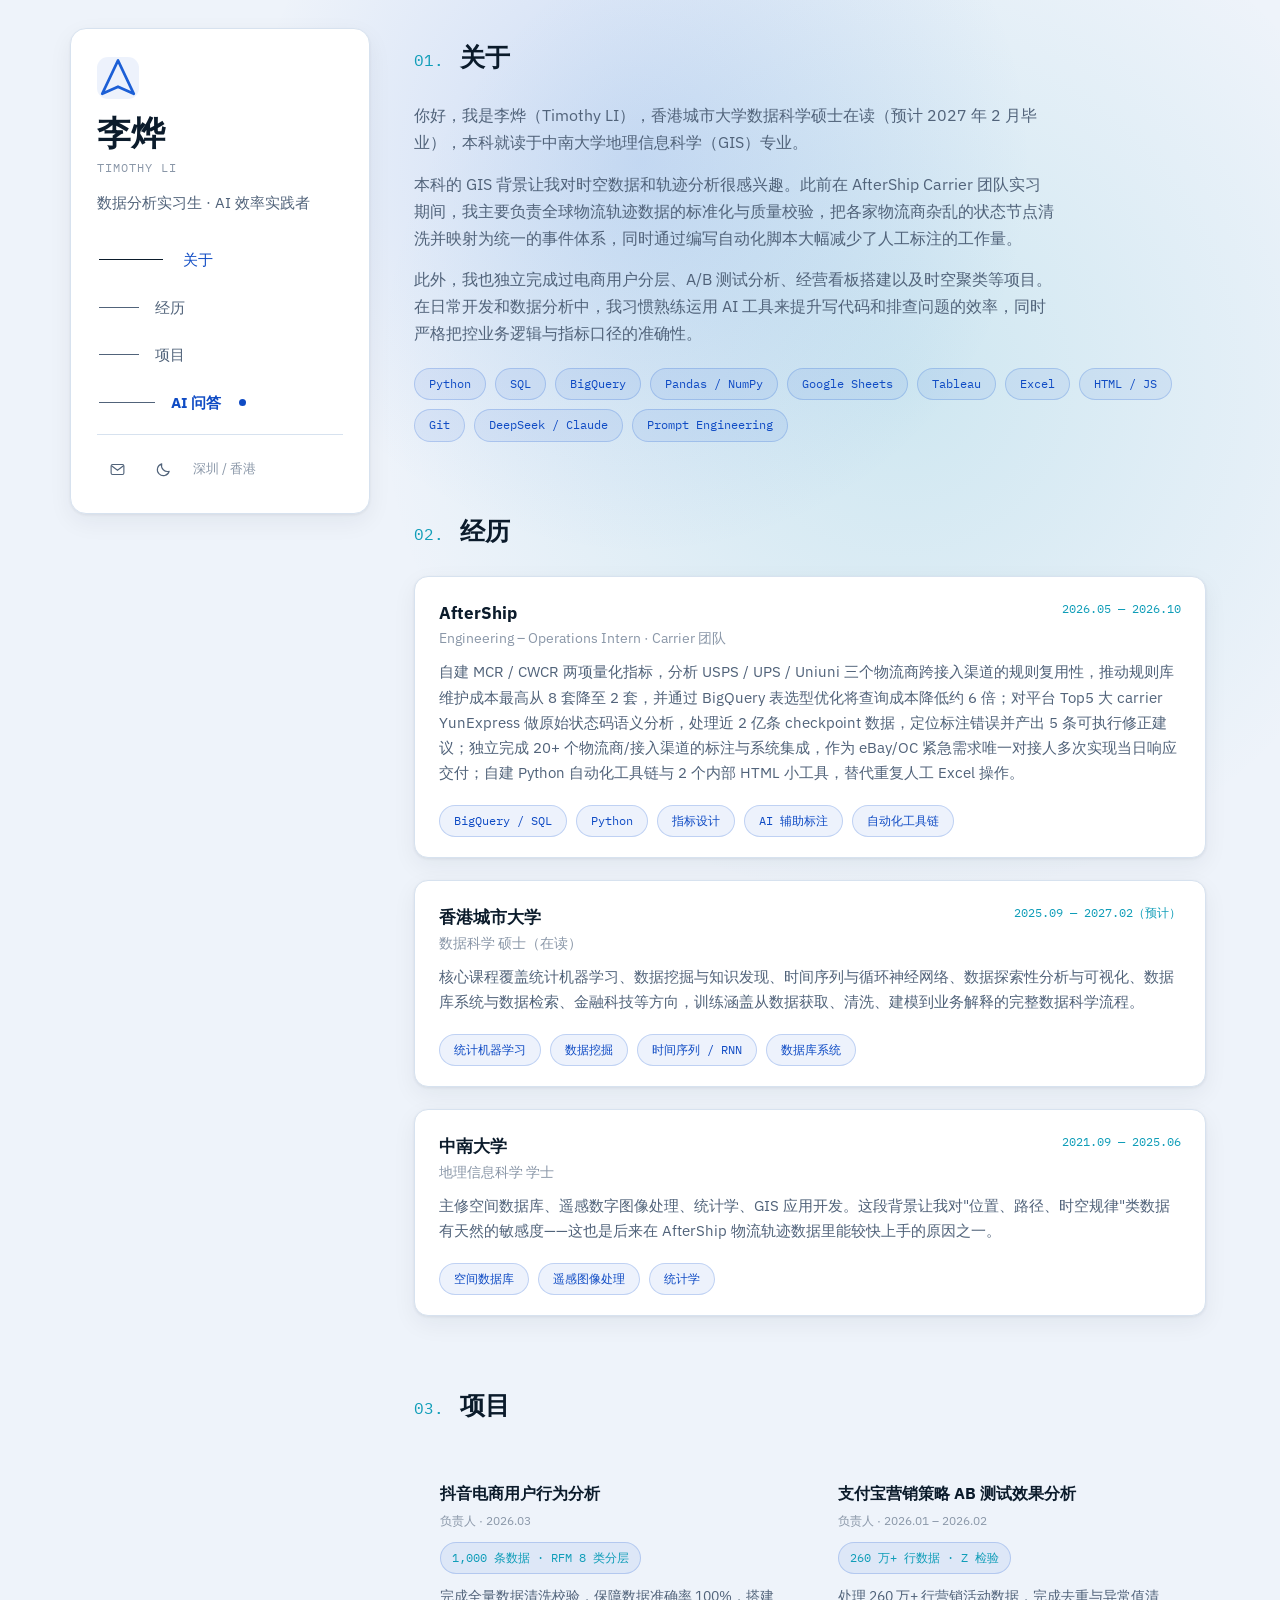
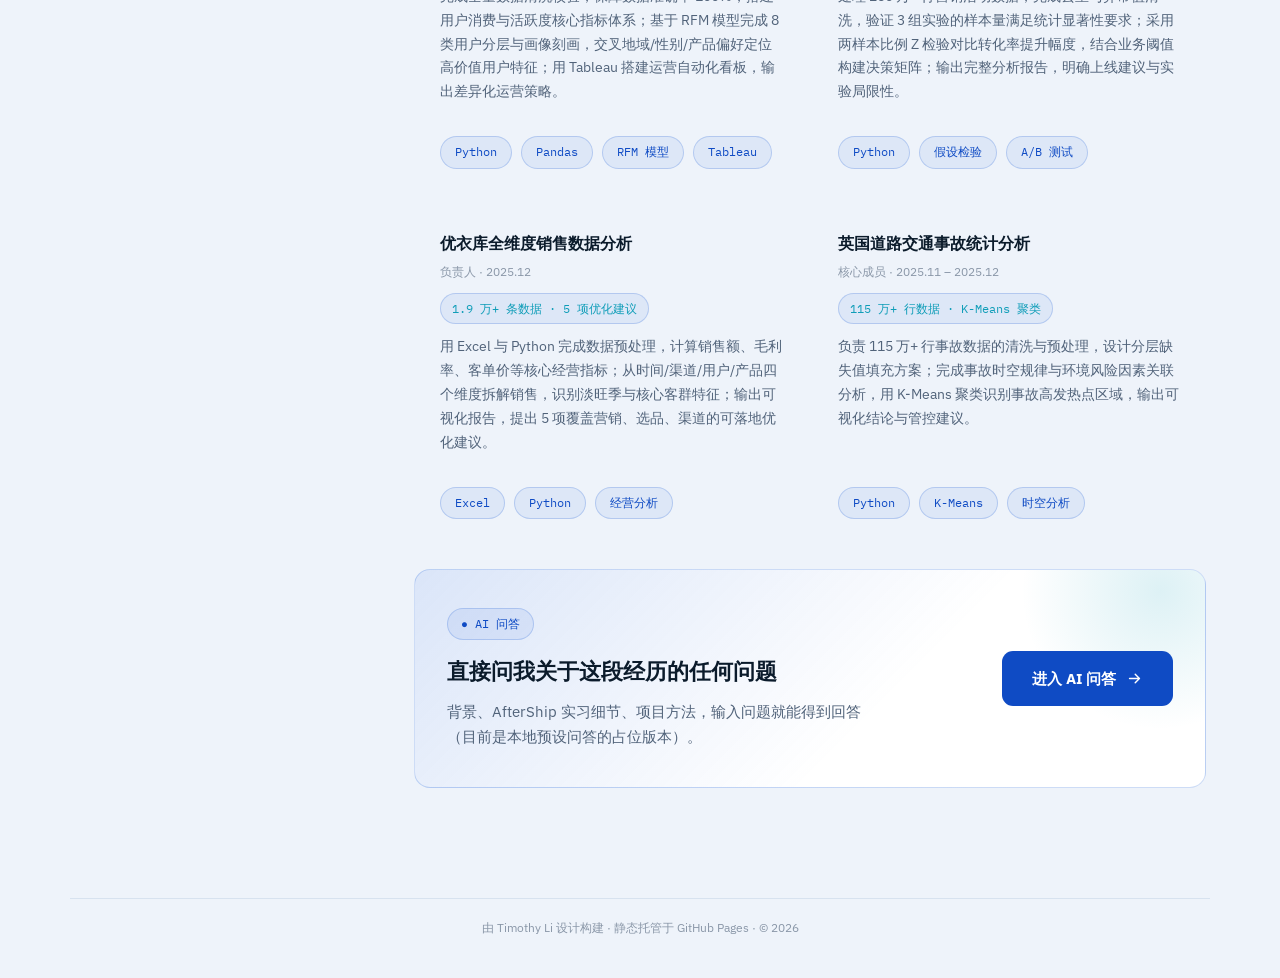
==== commit 66a8c56e: "Add files via upload" ====
--- a/index.html
+++ b/index.html
@@ -50,13 +50,13 @@
     <section id="about">
       <div class="sec-head reveal"><span class="sec-num">01.</span><h2 class="sec-title">关于</h2></div>
       <div class="lede reveal">
-        <p>你好，我是李烨（Timothy），香港城市大学数据科学硕士在读（预计 2027 年 2 月毕业），本科就读于中南大学地理信息科学（GIS）专业。这段跨专业的背景让我习惯从"位置与路径"的角度理解数据——这也是我后来一头扎进物流轨迹数据的原因之一。</p>
-        <p>我在 <strong>AfterShip</strong> Carrier 团队做过一段物流数据分析实习：把全球物流商杂乱的原始状态信息，翻译、验证、沉淀成一套可复用的标准事件体系。我喜欢的是这类工作里"从混乱到秩序"的过程——设计一个指标去衡量两份数据像不像，或者写一个脚本去替代一天的重复标注，都是同一种乐趣。</p>
-        <p>课余我也做了几个数据分析项目，覆盖电商用户分层、AB 测试、经营分析、时空聚类等方向；写代码时习惯借助 AI 辅助（vibe coding）加速实现，但会自己把每一处业务逻辑和取数口径过一遍——效率可以靠 AI，判断力必须是自己的。</p>
+        <p>你好，我是李烨（Timothy LI），香港城市大学数据科学硕士在读（预计 2027 年 2 月毕业），本科就读于中南大学地理信息科学（GIS）专业。</p>
+        <p>本科的 GIS 背景让我对时空数据和轨迹分析很感兴趣。此前在 AfterShip Carrier 团队实习期间，我主要负责全球物流轨迹数据的标准化与质量校验，把各家物流商杂乱的状态节点清洗并映射为统一的事件体系，同时通过编写自动化脚本大幅减少了人工标注的工作量。</p>
+        <p>此外，我也独立完成过电商用户分层、A/B 测试分析、经营看板搭建以及时空聚类等项目。在日常开发和数据分析中，我习惯熟练运用 AI 工具来提升写代码和排查问题的效率，同时严格把控业务逻辑与指标口径的准确性。</p>
       </div>
       <div class="pill-row reveal">
         <span class="pill">Python</span><span class="pill">SQL</span><span class="pill">BigQuery</span>
-        <span class="pill">Pandas / NumPy</span><span class="pill">Google Sheets API</span><span class="pill">Tableau</span>
+        <span class="pill">Pandas / NumPy</span><span class="pill">Google Sheets</span><span class="pill">Tableau</span>
         <span class="pill">Excel</span><span class="pill">HTML / JS</span><span class="pill">Git</span>
         <span class="pill">DeepSeek / Claude</span><span class="pill">Prompt Engineering</span>
       </div>
@@ -72,7 +72,7 @@
               <div class="tl-org">AfterShip</div>
               <div class="tl-role">Engineering – Operations Intern · Carrier 团队</div>
             </div>
-            <div class="tl-dates">2026.05 — 至今</div>
+            <div class="tl-dates">2026.05 — 2026.10</div>
           </div>
           <p class="tl-desc">自建 MCR / CWCR 两项量化指标，分析 USPS / UPS / Uniuni 三个物流商跨接入渠道的规则复用性，推动规则库维护成本最高从 8 套降至 2 套，并通过 BigQuery 表选型优化将查询成本降低约 6 倍；对平台 Top5 大 carrier YunExpress 做原始状态码语义分析，处理近 2 亿条 checkpoint 数据，定位标注错误并产出 5 条可执行修正建议；独立完成 20+ 个物流商/接入渠道的标注与系统集成，作为 eBay/OC 紧急需求唯一对接人多次实现当日响应交付；自建 Python 自动化工具链与 2 个内部 HTML 小工具，替代重复人工 Excel 操作。</p>
           <div class="pill-row">
